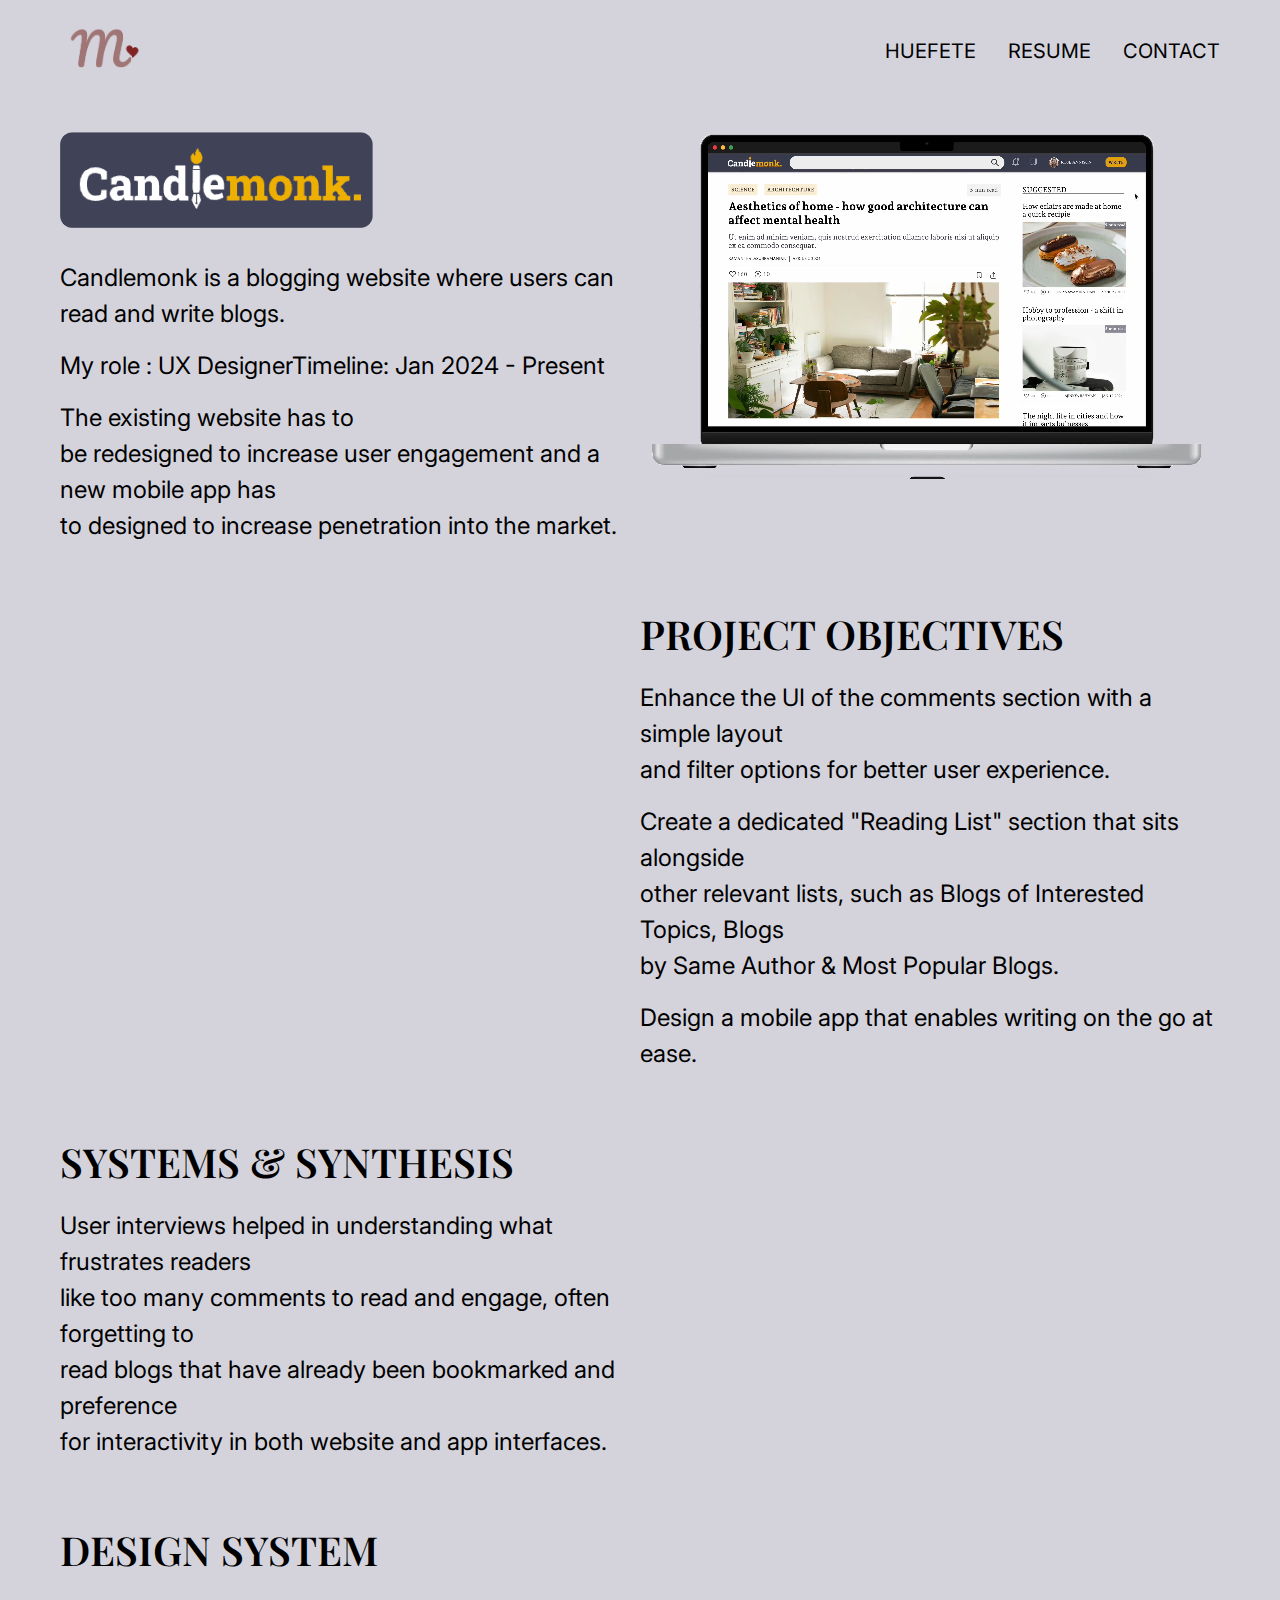
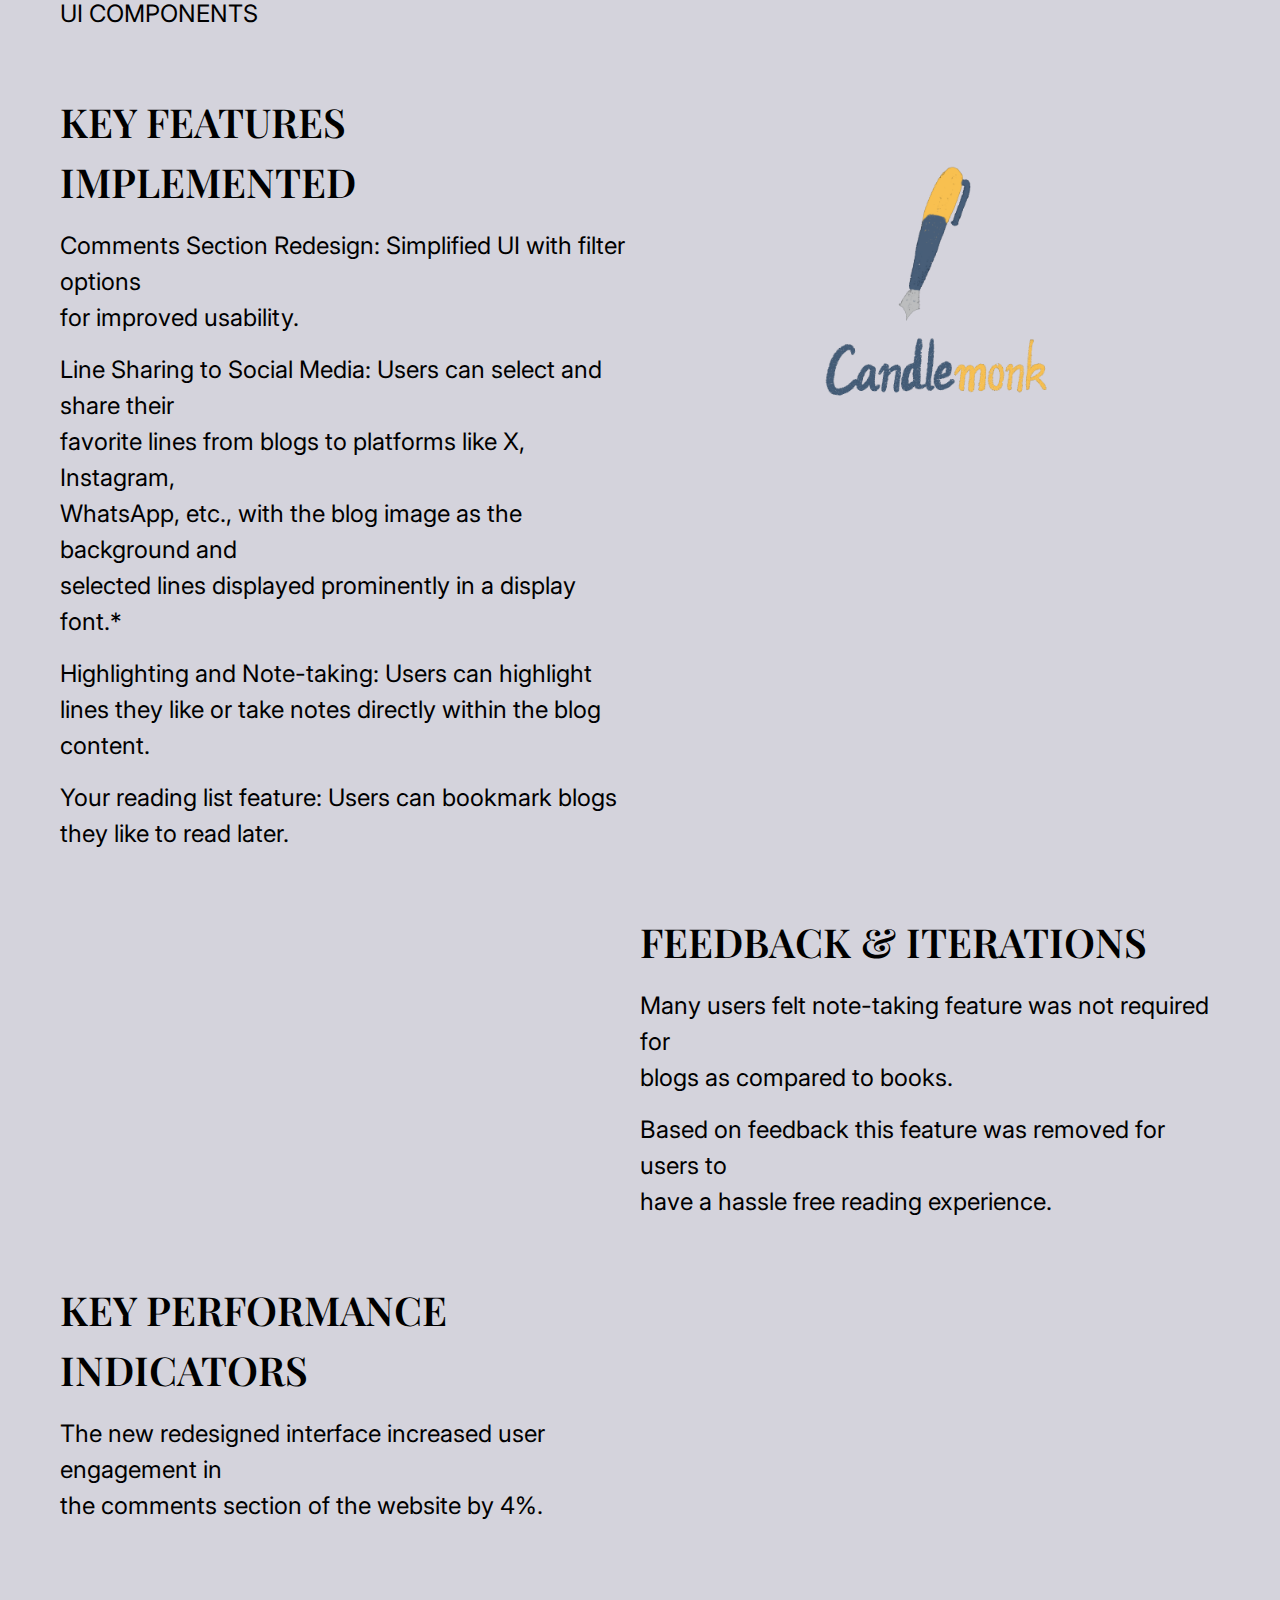
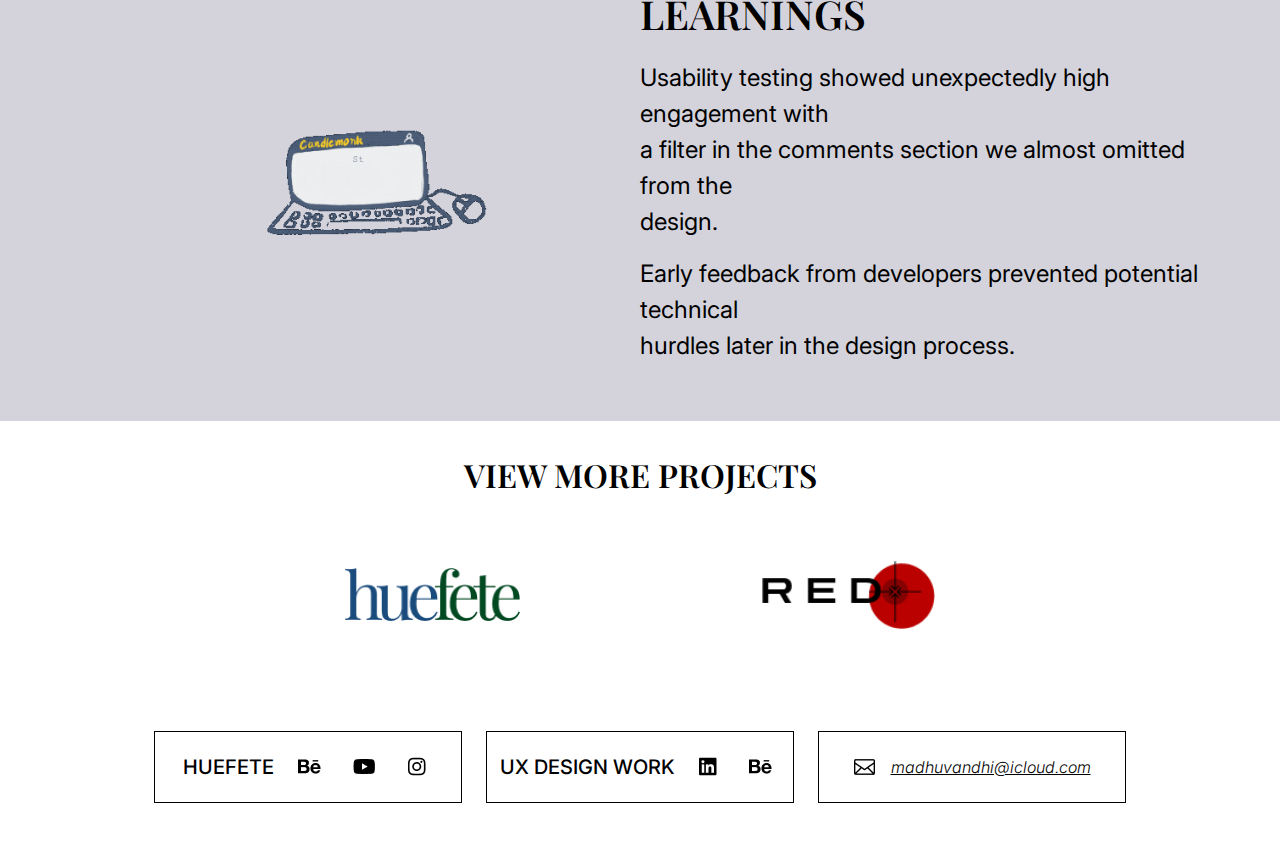
==== cm.html @ 94288bf9 "added brand pages and finished desktop index page" ====
<!DOCTYPE html>
<html lang="en">
  <head>
    <meta charset="UTF-8" />
    <meta name="viewport" content="width=device-width, initial-scale=1.0" />
    <title>Madhu - The Designer</title>
    <link rel="stylesheet" href="assets/style.css" />
    <script src="./script.js"></script>
    <link rel="preconnect" href="https://fonts.googleapis.com" />
    <link rel="preconnect" href="https://fonts.gstatic.com" crossorigin />
    <link
      href="https://fonts.googleapis.com/css2?family=Inter:wght@100..900&display=swap"
      rel="stylesheet"
    />
    <link rel="preconnect" href="https://fonts.googleapis.com" />
    <link rel="preconnect" href="https://fonts.gstatic.com" crossorigin />
    <link
      href="https://fonts.googleapis.com/css2?family=Inter:wght@100..900&family=Playfair+Display:ital,wght@0,400..900;1,400..900&display=swap"
      rel="stylesheet"
    />
  </head>
  <body>
    <wrapper class="candlemonk-page">
      <section class="header-wrap">
        <div class="header">
          <div class="logo">
            <img src="./assets/images/madhu-logo.png" alt="" />
          </div>
          <nav class="header-menu">
            <ul>
              <li><a href="#">HUEFETE</a></li>
              <li><a href="#">RESUME</a></li>
              <li><a href="#">CONTACT</a></li>
            </ul>
          </nav>
        </div>
      </section>
      <section class="brand-con">
        <div class="brand-con-inner">
          <img src="./assets/images/candlemonk.png" alt="Candlemonk logo" />
          <div class="brand-inner-text-con">
            <p>
              Candlemonk is a blogging website where users can read and write
              blogs.
            </p>
            <p>
              <span>My role : UX Designer</span
              ><span>Timeline: Jan 2024 - Present</span>
            </p>
            <p>
              The existing website has to<br />
              be redesigned to increase user engagement and a new mobile app
              has<br />
              to designed to increase penetration into the market.
            </p>
          </div>
        </div>
        <div class="brand-con-inner">
          <video autoplay loop muted playsinline>
            <source src="./assets/images/candlemonk.mp4" type="video/mp4" />
            <source src="./assets/images/candlemonk.webm" type="video/webm" />
            Your browser does not support the video tag.
          </video>
        </div>
      </section>
      <section class="brand-con">
        <div class="brand-con-inner"></div>
        <div class="brand-con-inner">
          <div class="brand-inner-text-con">
            <p class="title">PROJECT OBJECTIVES</p>
            <p>
              Enhance the UI of the comments section with a simple layout<br />
              and filter options for better user experience.
            </p>
            <p>
              Create a dedicated "Reading List" section that sits alongside<br />
              other relevant lists, such as Blogs of Interested Topics, Blogs<br />
              by Same Author & Most Popular Blogs.
            </p>
            <p>Design a mobile app that enables writing on the go at ease.</p>
          </div>
        </div>
      </section>
      <section class="brand-con">
        <div class="brand-con-inner">
          <div class="brand-inner-text-con">
            <p class="title">SYSTEMS & SYNTHESIS</p>
            <p>
              User interviews helped in understanding what frustrates readers<br />
              like too many comments to read and engage, often forgetting to<br />
              read blogs that have already been bookmarked and preference<br />
              for interactivity in both website and app interfaces.
            </p>
          </div>
        </div>
        <div class="brand-con-inner"></div>
      </section>
      <section class="brand-con">
        <div class="brand-con-inner">
          <div class="brand-inner-text-con">
            <p class="title">DESIGN SYSTEM</p>
            <div class="text-container">
              <div class="text-box">
                <p class="sub-title">UI COMPONENTS</p>
              </div>
              <div class="text-box"></div>
              <div class="text-box"></div>
            </div>
          </div>
        </div>
      </section>
      <section class="brand-con">
        <div class="brand-con-inner">
          <div class="brand-inner-text-con">
            <p class="title">KEY FEATURES IMPLEMENTED</p>
            <p>
              Comments Section Redesign: Simplified UI with filter options<br />
              for improved usability.
            </p>
            <p>
              Line Sharing to Social Media: Users can select and share their<br />
              favorite lines from blogs to platforms like X, Instagram,<br />
              WhatsApp, etc., with the blog image as the background and<br />
              selected lines displayed prominently in a display font.*
            </p>

            <p>
              Highlighting and Note-taking: Users can highlight<br />
              lines they like or take notes directly within the blog<br />
              content.
            </p>
            <p>
              Your reading list feature: Users can bookmark blogs<br />
              they like to read later.
            </p>
          </div>
        </div>
        <div class="brand-con-inner">
          <img src="./assets/images/pen.gif" class="gif" srcset="" />
        </div>
      </section>
      <section class="brand-con">
        <div class="brand-con-inner"></div>
        <div class="brand-con-inner">
          <div class="brand-inner-text-con">
            <p class="title">FEEDBACK & ITERATIONS</p>
            <p>
              Many users felt note-taking feature was not required for<br />
              blogs as compared to books.
            </p>
            <p>
              Based on feedback this feature was removed for users to<br />
              have a hassle free reading experience.
            </p>
          </div>
        </div>
      </section>
      <section class="brand-con">
        <div class="brand-con-inner">
          <div class="brand-inner-text-con">
            <p class="title">KEY PERFORMANCE INDICATORS</p>
            <p>
              The new redesigned interface increased user engagement in<br />
              the comments section of the website by 4%.
            </p>
          </div>
        </div>
        <div class="brand-con-inner"></div>
      </section>
      <section class="brand-con">
        <div class="brand-con-inner">
          <img src="./assets/images/pc.gif" class="gif" srcset="" />
        </div>
        <div class="brand-con-inner">
          <div class="brand-inner-text-con">
            <p class="title">LEARNINGS</p>
            <p>
              Usability testing showed unexpectedly high engagement with<br />
              a filter in the comments section we almost omitted from the<br />
              design.
            </p>
            <p>
              Early feedback from developers prevented potential technical<br />
              hurdles later in the design process.
            </p>
          </div>
        </div>
      </section>
      <section class="view-more">
        <div class="title">VIEW MORE PROJECTS</div>
        <div class="view-more-logo-con">
          <img src="./assets/images/huefete-viewmore.png" alt="" />
          <img src="./assets/images/red-viewmore.png" alt="" />
        </div>
      </section>
      <section class="footer">
        <div class="footer-box">
          <p class="footer-content">HUEFETE</p>
          <a class="footer-content" href="#">
            <img src="./assets/images/behance.png" alt="" />
          </a>
          <a class="footer-content" href="#">
            <img src="./assets/images/youtube.png" alt="" />
          </a>
          <a class="footer-content" href="#">
            <img src="./assets/images/instagram.png" alt="" />
          </a>
        </div>
        <div class="footer-box">
          <p class="footer-content">UX DESIGN WORK</p>
          <a class="footer-content" href="#">
            <img src="./assets/images/linkedin.png" alt="" />
          </a>
          <a class="footer-content" href="#">
            <img src="./assets/images/behance.png" alt="" />
          </a>
        </div>
        <div class="footer-box">
          <a class="footer-content" href="#">
            <img src="./assets/images/vector.png" alt="" />
          </a>
          <a class="footer-content mail" href="#"> madhuvandhi@icloud.com </a>
        </div>
      </section>
    </wrapper>
  </body>
</html>
---- assets/style.css ----
* {
  box-sizing: border-box;
  margin: 0;
  padding: 0;
  font-family: "Inter", sans-serif;
  font-size: 16px;
  line-height: 1.5;
  color: #000;
}

/* Hero Banner */

.hero {
  height: 820px;
  padding: 30px 60px;
  background-color: #f4eeee;
}

/* Header */

.header {
  height: 72px;
  display: flex;
  justify-content: space-between;
  align-items: center;
}

.intro-name {
  font-size: 2rem;
  font-family: "Inter";
}

.name-color {
  font-size: 2rem;
  color: #624343;
  font-family: "Playfair Display";
  font-weight: 700;
}

/* Navigation in Header */

.header-menu ul {
  display: flex;
  list-style: none;
  gap: 2rem;
}

.header-menu a {
  text-decoration: none;
  font-family: "Inter";
  font-size: 1.25rem;
  text-transform: uppercase;
}

/* Hero Content */

.hero-content {
  height: calc(100% - 72px);
  display: flex;
  flex-direction: column;
}
.hero-text-title {
  height: 33.33%;
  color: #000;
  font-family: "Playfair Display";
  font-size: 48px;
  font-style: italic;
  font-weight: 400;
  word-break: break-word;
}

.hero-logo {
  height: 33.33%;
  display: flex;
  align-self: center;
}

.hero-logo img {
  width: 320px;
  align-self: center;
}

.hero-text-description {
  height: 33.33%;
  align-self: flex-end;
  color: #000;
  font-family: "Inter";
  font-size: 24px;
  font-weight: 400;
}

/* Home Page Case Study */
.home-case-study {
  height: 700px;
  width: 100%;
  display: flex;
  padding: 30px 60px;
}

.home-case-study a {
  display: flex;
  width: 100%;
  text-decoration: none;
}

.case-study-con {
  width: 50%;
  align-self: center;
}

.home-case-study.candlemonk {
  background: #d4d3dc;
}

video {
  width: 693px;
  max-width: 100%;
  max-height: 100%;
  object-fit: contain; /* Add this line */
}

.candlemonk .case-study-inner img {
  width: 414px;
}

.case-study-inner p {
  color: #000;
  text-align: center;
  font-size: 2rem;
  font-weight: 400;
}

.case-study-inner {
  display: flex;
  flex-direction: column;
  gap: 2rem;
  align-items: center;
}

/* Home Huefete */

.huefete {
  background-color: #fefefe;
}

/* Home Redapp */
.redapp {
  background-color: #f4eef1;
}
.redapp img {
  width: 200px;
  max-width: 100%;
  max-height: 100%;
  object-fit: contain;
}

/* Footer */

.footer {
  height: 156px;
  display: flex;
  position: relative;
  justify-content: center;
  align-items: center;
  gap: 1.5rem;
}

.footer-box {
  width: 308px;
  height: 72px;
  border: 1px solid #000;
  display: flex;
  align-items: center;
  justify-content: center;
  gap: 1rem;
}

.footer-content {
  display: flex;
  text-decoration: none;
  align-self: center;
}

.footer-box p {
  color: #000;
  font-size: 1.25rem;
  font-weight: 500;
}

.footer-content.mail {
  text-decoration: underline;
  font-style: italic;
  font-weight: 300;
}

.arrow-con {
  position: absolute;
  right: 60px;
}
/* Common Header */

.header-wrap {
  padding: 15px 60px;
}
.logo img {
  width: 90px;
}

/* Candlemonk page */

.candlemonk-page .header-wrap,
.candlemonk-page .brand-con {
  background-color: #d4d3dc;
}

.brand-con {
  display: flex;
  padding: 30px 60px;
}
.brand-con-inner {
  width: 50%;
  display: flex;
  flex-direction: column;
  gap: 2rem;
}

.brand-con-inner img {
  max-width: 313px;
  width: 100%;
}

.brand-inner-text-con {
  display: flex;
  flex-direction: column;
  gap: 1rem;
}

.brand-inner-text-con p,
span {
  font-size: 1.5rem;
}

.brand-inner-text-con p.title,
.title {
  font-size: 40px;
  font-weight: 600;
  font-family: "Playfair Display";
}

.brand-con-inner img.gif {
  width: 407px;
  max-width: 407px;
  height: auto;
  align-self: center;
  align-items: center;
}

/* View more */
.view-more {
  padding: 30px 60px;
  display: flex;
  flex-direction: column;
  align-items: center;
  gap: 2rem;
}
.view-more .title {
  font-size: 2rem;
}
.view-more-logo-con {
  display: flex;
  align-items: center;
  gap: 15rem;
  padding: 30px 0px;
}
.view-more img {
  width: 175px;
  height: auto;
  max-width: 100%;
}

/* Huefete page */

.huefete-page .header-wrap,
.huefete-page .brand-con {
  background-color: #fefefe;
}

/* Red Page */

.red-page .header-wrap,
.red-page .brand-con {
  background-color: #f4eef1;
}

.brand-con-inner.red-app {
  align-items: center;
}

.brand-con-inner.red-app img {
  width: 194px;
}
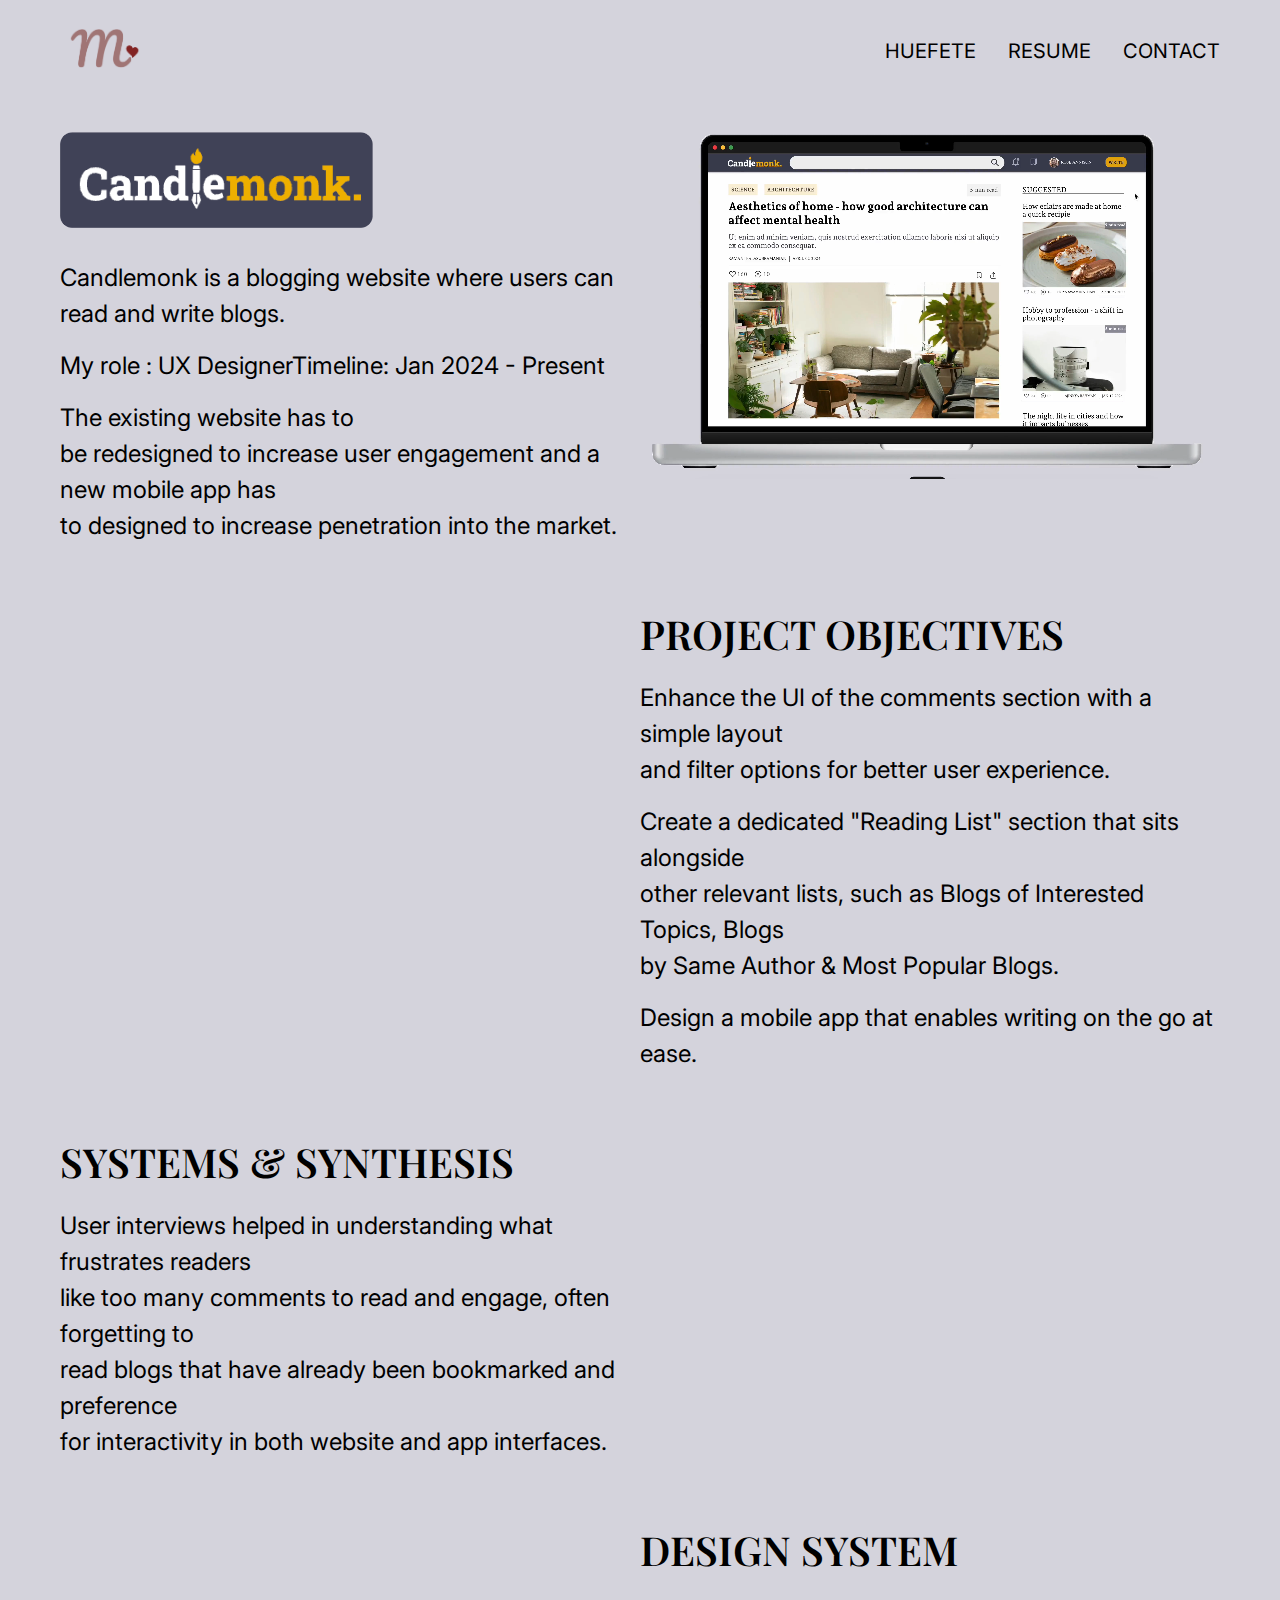
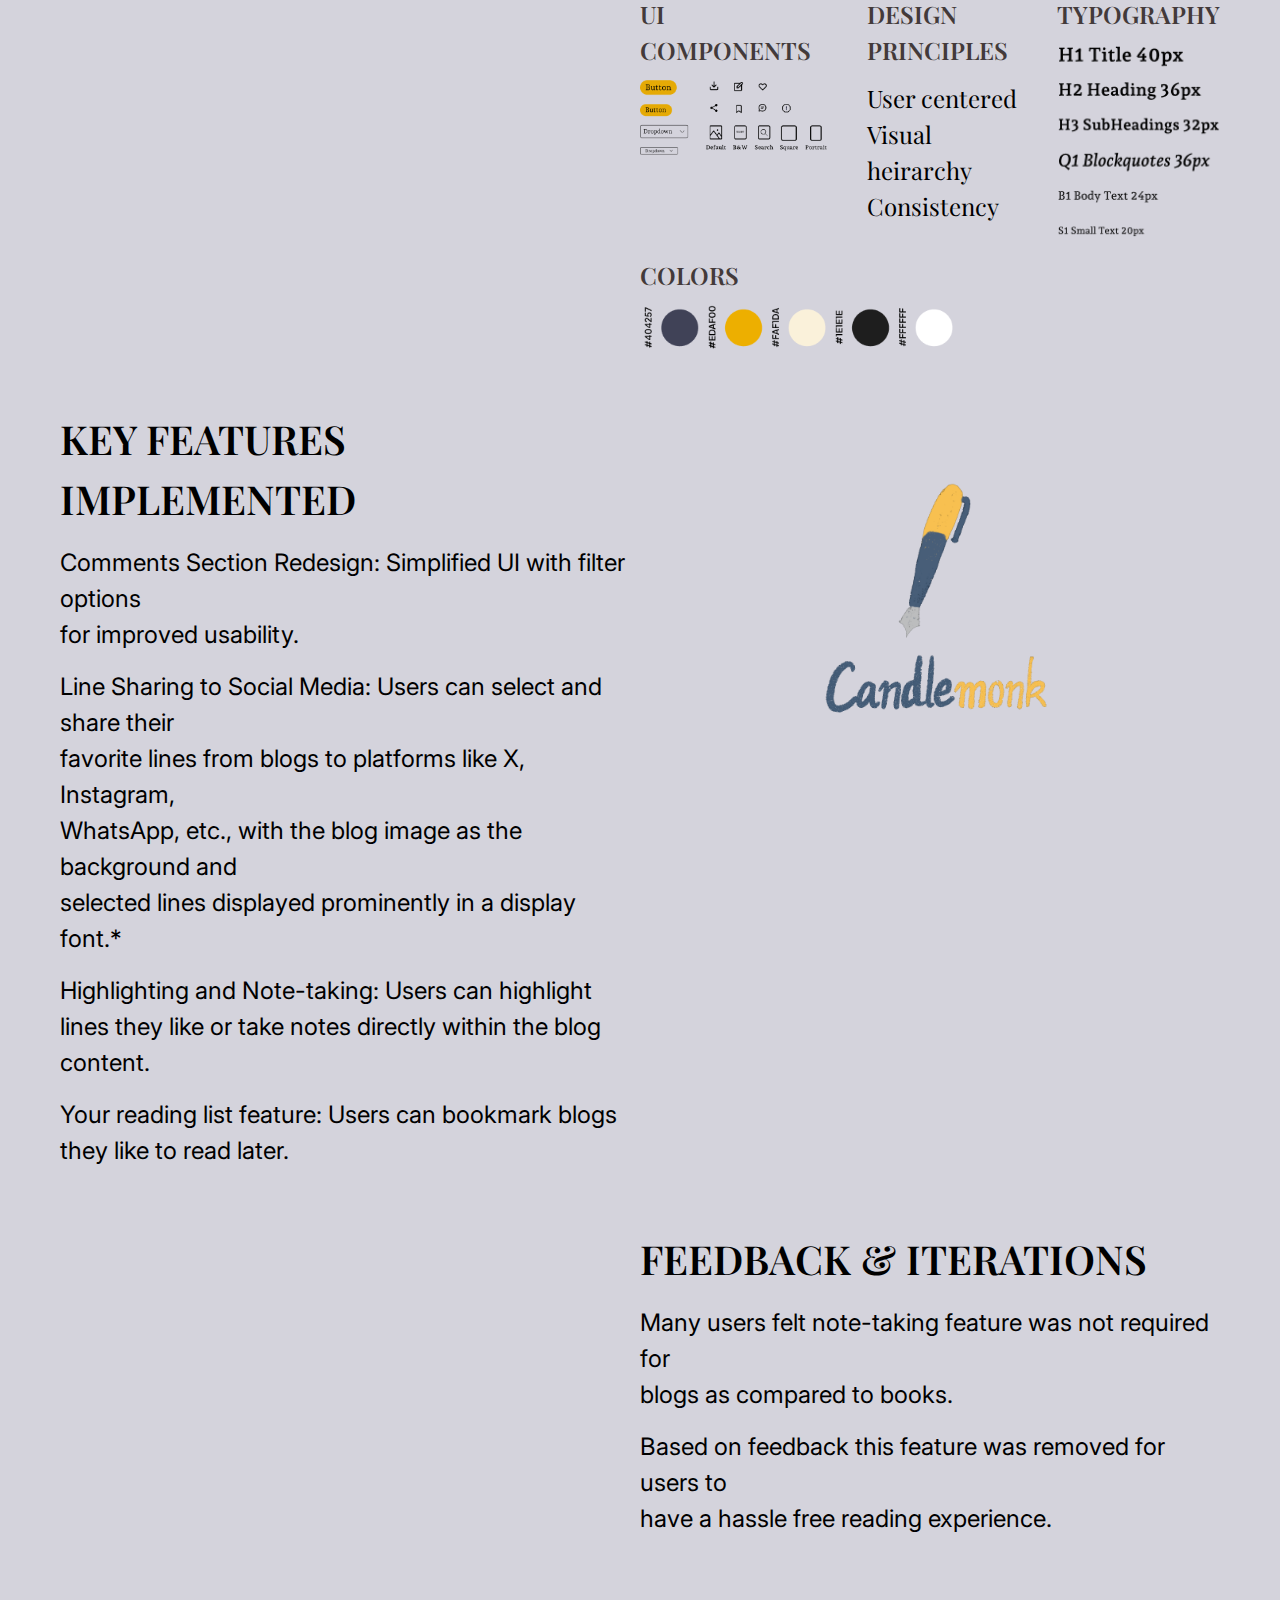
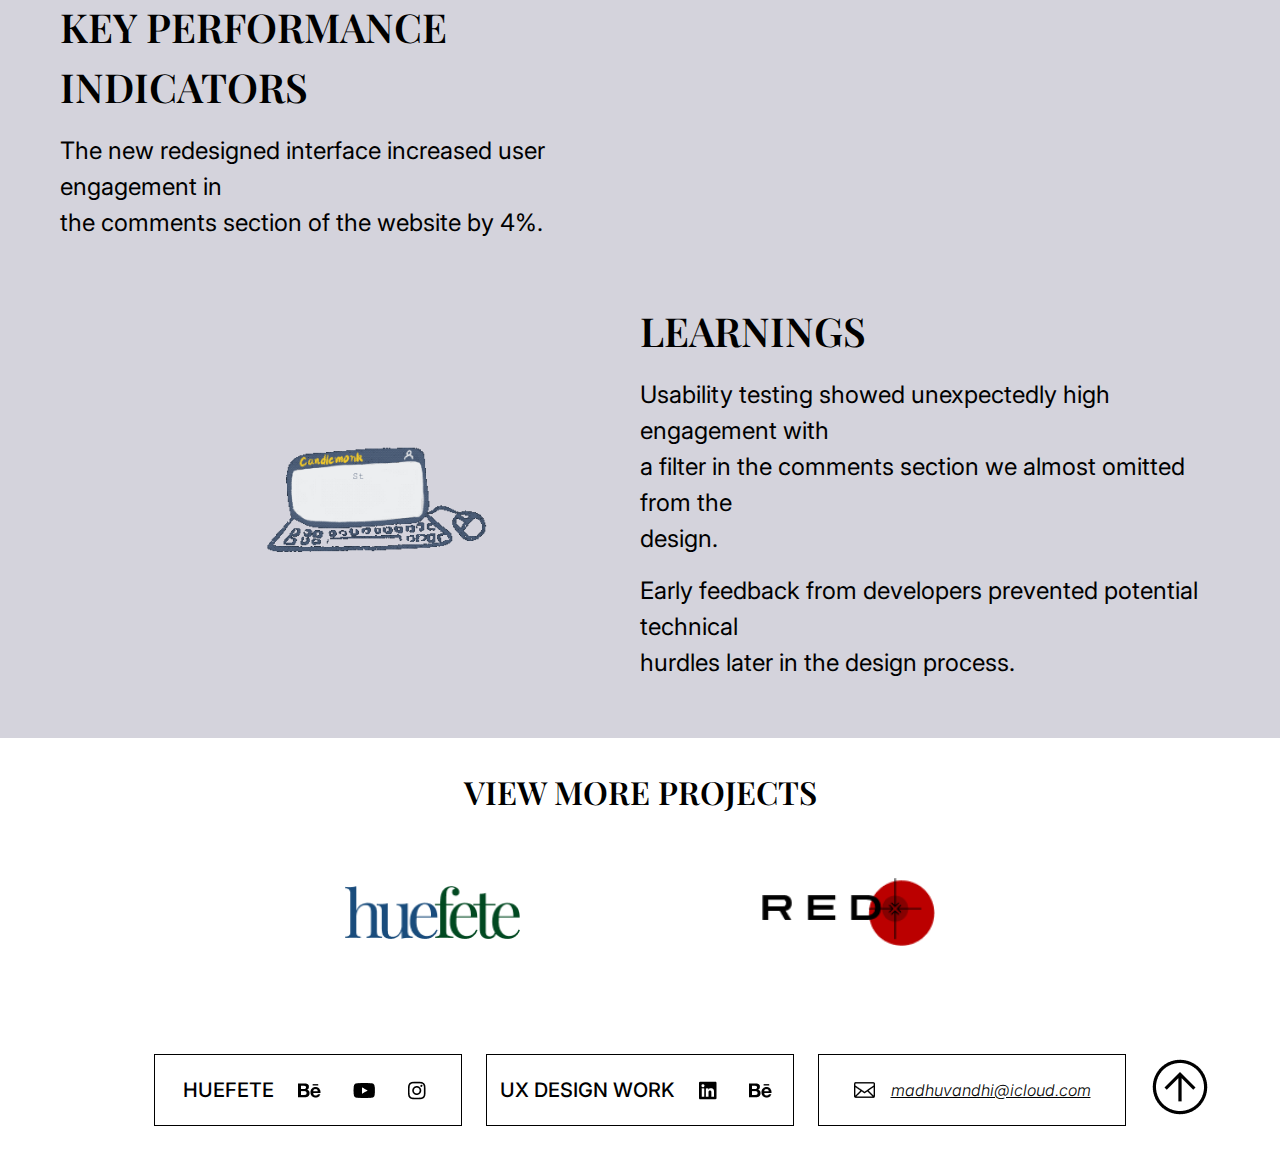
==== commit f19c8463: "candlemonk page completed" ====
--- a/cm.html
+++ b/cm.html
@@ -5,7 +5,6 @@
     <meta name="viewport" content="width=device-width, initial-scale=1.0" />
     <title>Madhu - The Designer</title>
     <link rel="stylesheet" href="assets/style.css" />
-    <script src="./script.js"></script>
     <link rel="preconnect" href="https://fonts.googleapis.com" />
     <link rel="preconnect" href="https://fonts.gstatic.com" crossorigin />
     <link
@@ -96,15 +95,33 @@
         <div class="brand-con-inner"></div>
       </section>
       <section class="brand-con">
-        <div class="brand-con-inner">
+        <div class="brand-con-inner"></div>
+        <div class="brand-con-inner extra">
           <div class="brand-inner-text-con">
             <p class="title">DESIGN SYSTEM</p>
             <div class="text-container">
               <div class="text-box">
                 <p class="sub-title">UI COMPONENTS</p>
-              </div>
-              <div class="text-box"></div>
-              <div class="text-box"></div>
+                <img src="./assets/images/cm-ui.png" alt="" />
+              </div>
+              <div class="text-box">
+                <p class="sub-title">DESIGN PRINCIPLES</p>
+                <div>
+                  <p>User centered</p>
+                  <p>Visual heirarchy</p>
+                  <p>Consistency</p>
+                </div>
+              </div>
+              <div class="text-box">
+                <p class="sub-title">TYPOGRAPHY</p>
+                <img src="./assets/images/CM-TYPO.png" alt="" />
+              </div>
+            </div>
+            <div class="text-container">
+              <div class="text-box">
+                <p class="sub-title">COLORS</p>
+                <img src="./assets/images/CM-COLORS.png" alt="" />
+              </div>
             </div>
           </div>
         </div>
@@ -189,29 +206,54 @@
       <section class="view-more">
         <div class="title">VIEW MORE PROJECTS</div>
         <div class="view-more-logo-con">
-          <img src="./assets/images/huefete-viewmore.png" alt="" />
-          <img src="./assets/images/red-viewmore.png" alt="" />
+          <a href="/hf.html">
+            <img src="./assets/images/huefete-viewmore.png" alt="" />
+          </a>
+          <a href="/red.html">
+            <img src="./assets/images/red-viewmore.png" alt="" />
+          </a>
         </div>
       </section>
       <section class="footer">
         <div class="footer-box">
           <p class="footer-content">HUEFETE</p>
-          <a class="footer-content" href="#">
+          <a
+            class="footer-content"
+            target="_blank"
+            href="https://www.behance.net/huefete"
+          >
             <img src="./assets/images/behance.png" alt="" />
           </a>
-          <a class="footer-content" href="#">
+          <a
+            class="footer-content"
+            target="_blank"
+            href="https://www.youtube.com/@huefete"
+          >
             <img src="./assets/images/youtube.png" alt="" />
           </a>
-          <a class="footer-content" href="#">
+          <a
+            class="footer-content"
+            target="_blank"
+            href="https://www.instagram.com/huefete"
+          >
             <img src="./assets/images/instagram.png" alt="" />
           </a>
         </div>
+
         <div class="footer-box">
           <p class="footer-content">UX DESIGN WORK</p>
-          <a class="footer-content" href="#">
+          <a
+            class="footer-content"
+            target="_blank"
+            href="https://www.linkedin.com/in/madhuvandhijayasankar"
+          >
             <img src="./assets/images/linkedin.png" alt="" />
           </a>
-          <a class="footer-content" href="#">
+          <a
+            class="footer-content"
+            target="_blank"
+            href="https://www.behance.net/madhuvandhi"
+          >
             <img src="./assets/images/behance.png" alt="" />
           </a>
         </div>
@@ -219,9 +261,15 @@
           <a class="footer-content" href="#">
             <img src="./assets/images/vector.png" alt="" />
           </a>
-          <a class="footer-content mail" href="#"> madhuvandhi@icloud.com </a>
+          <a class="footer-content mail" href="mailto:madhuvandhi@icloud.com">
+            madhuvandhi@icloud.com
+          </a>
+        </div>
+        <div class="arrow-con">
+          <img src="./assets/images/arrow.png" alt="" />
         </div>
       </section>
     </wrapper>
+    <script defer src="./script.js"></script>
   </body>
 </html>
--- a/assets/style.css
+++ b/assets/style.css
@@ -278,6 +278,29 @@
   max-width: 100%;
 }
 
+.text-container {
+  display: flex;
+  gap: 2rem;
+}
+.text-box {
+  display: flex;
+  flex-direction: column;
+  gap: 0.75rem;
+}
+.sub-title {
+  font-family: "Playfair Display";
+  font-weight: 600;
+  font-size: 24px;
+  color: #433a3a;
+}
+
+.text-box p {
+  font-family: "Playfair Display";
+}
+
+/* .brand-con-inner.extra {
+  width: 50%;
+} */
 /* Huefete page */
 
 .huefete-page .header-wrap,
